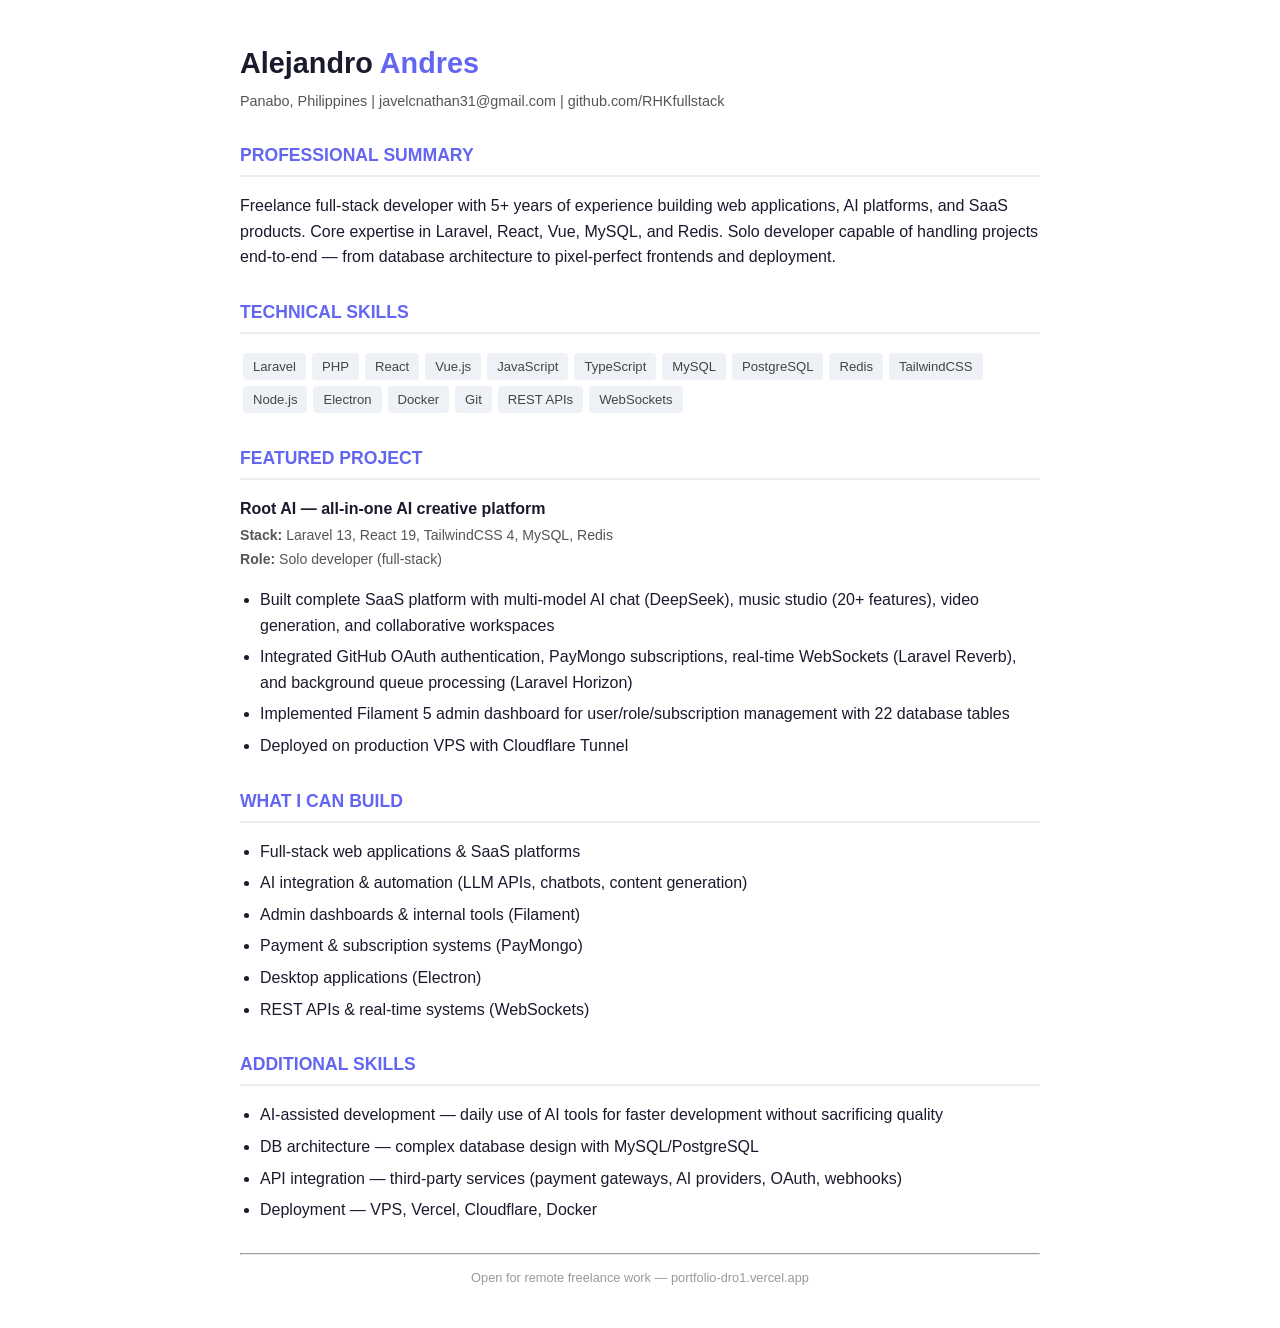
==== cv.html @ 7f709b00 "Add downloadable CV, fix Download CV button" ====
<!DOCTYPE html>
<html lang="en">
<head>
<meta charset="UTF-8"/>
<meta name="viewport" content="width=device-width, initial-scale=1.0"/>
<title>Alejandro Andres — CV</title>
<style>
body{font-family:Arial,Helvetica,sans-serif;max-width:800px;margin:40px auto;padding:0 20px;color:#1a1a2e;line-height:1.6}
h1{font-size:1.8rem;margin-bottom:0}h1 span{color:#6366f1}
h2{font-size:1.1rem;color:#6366f1;border-bottom:2px solid #eee;padding-bottom:6px;margin-top:28px}
.contact{color:#555;font-size:0.9rem;margin:4px 0}
.tag{display:inline-block;background:#eef1f5;padding:3px 10px;border-radius:4px;font-size:0.82rem;margin:3px;color:#444}
ul{padding-left:20px}li{margin-bottom:6px}
.project{margin-bottom:16px}.project h3{margin-bottom:2px;font-size:1rem}
.project p{color:#555;margin:2px 0;font-size:0.88rem}
a{color:#6366f1}
</style>
</head>
<body>

<h1>Alejandro <span>Andres</span></h1>
<p class="contact">Panabo, Philippines | javelcnathan31@gmail.com | github.com/RHKfullstack</p>

<h2>PROFESSIONAL SUMMARY</h2>
<p>Freelance full-stack developer with 5+ years of experience building web applications, AI platforms, and SaaS products. Core expertise in Laravel, React, Vue, MySQL, and Redis. Solo developer capable of handling projects end-to-end — from database architecture to pixel-perfect frontends and deployment.</p>

<h2>TECHNICAL SKILLS</h2>
<p>
<span class="tag">Laravel</span><span class="tag">PHP</span><span class="tag">React</span><span class="tag">Vue.js</span><span class="tag">JavaScript</span><span class="tag">TypeScript</span><span class="tag">MySQL</span><span class="tag">PostgreSQL</span><span class="tag">Redis</span><span class="tag">TailwindCSS</span><span class="tag">Node.js</span><span class="tag">Electron</span><span class="tag">Docker</span><span class="tag">Git</span><span class="tag">REST APIs</span><span class="tag">WebSockets</span>
</p>

<h2>FEATURED PROJECT</h2>
<div class="project">
<h3>Root AI — all-in-one AI creative platform</h3>
<p><strong>Stack:</strong> Laravel 13, React 19, TailwindCSS 4, MySQL, Redis</p>
<p><strong>Role:</strong> Solo developer (full-stack)</p>
<ul>
<li>Built complete SaaS platform with multi-model AI chat (DeepSeek), music studio (20+ features), video generation, and collaborative workspaces</li>
<li>Integrated GitHub OAuth authentication, PayMongo subscriptions, real-time WebSockets (Laravel Reverb), and background queue processing (Laravel Horizon)</li>
<li>Implemented Filament 5 admin dashboard for user/role/subscription management with 22 database tables</li>
<li>Deployed on production VPS with Cloudflare Tunnel</li>
</ul>
</div>

<h2>WHAT I CAN BUILD</h2>
<ul>
<li>Full-stack web applications & SaaS platforms</li>
<li>AI integration & automation (LLM APIs, chatbots, content generation)</li>
<li>Admin dashboards & internal tools (Filament)</li>
<li>Payment & subscription systems (PayMongo)</li>
<li>Desktop applications (Electron)</li>
<li>REST APIs & real-time systems (WebSockets)</li>
</ul>

<h2>ADDITIONAL SKILLS</h2>
<ul>
<li>AI-assisted development — daily use of AI tools for faster development without sacrificing quality</li>
<li>DB architecture — complex database design with MySQL/PostgreSQL</li>
<li>API integration — third-party services (payment gateways, AI providers, OAuth, webhooks)</li>
<li>Deployment — VPS, Vercel, Cloudflare, Docker</li>
</ul>

<hr style="margin-top:30px;border-color:#eee"/>
<p style="text-align:center;color:#999;font-size:0.8rem">Open for remote freelance work — portfolio-dro1.vercel.app</p>

</body>
</html>
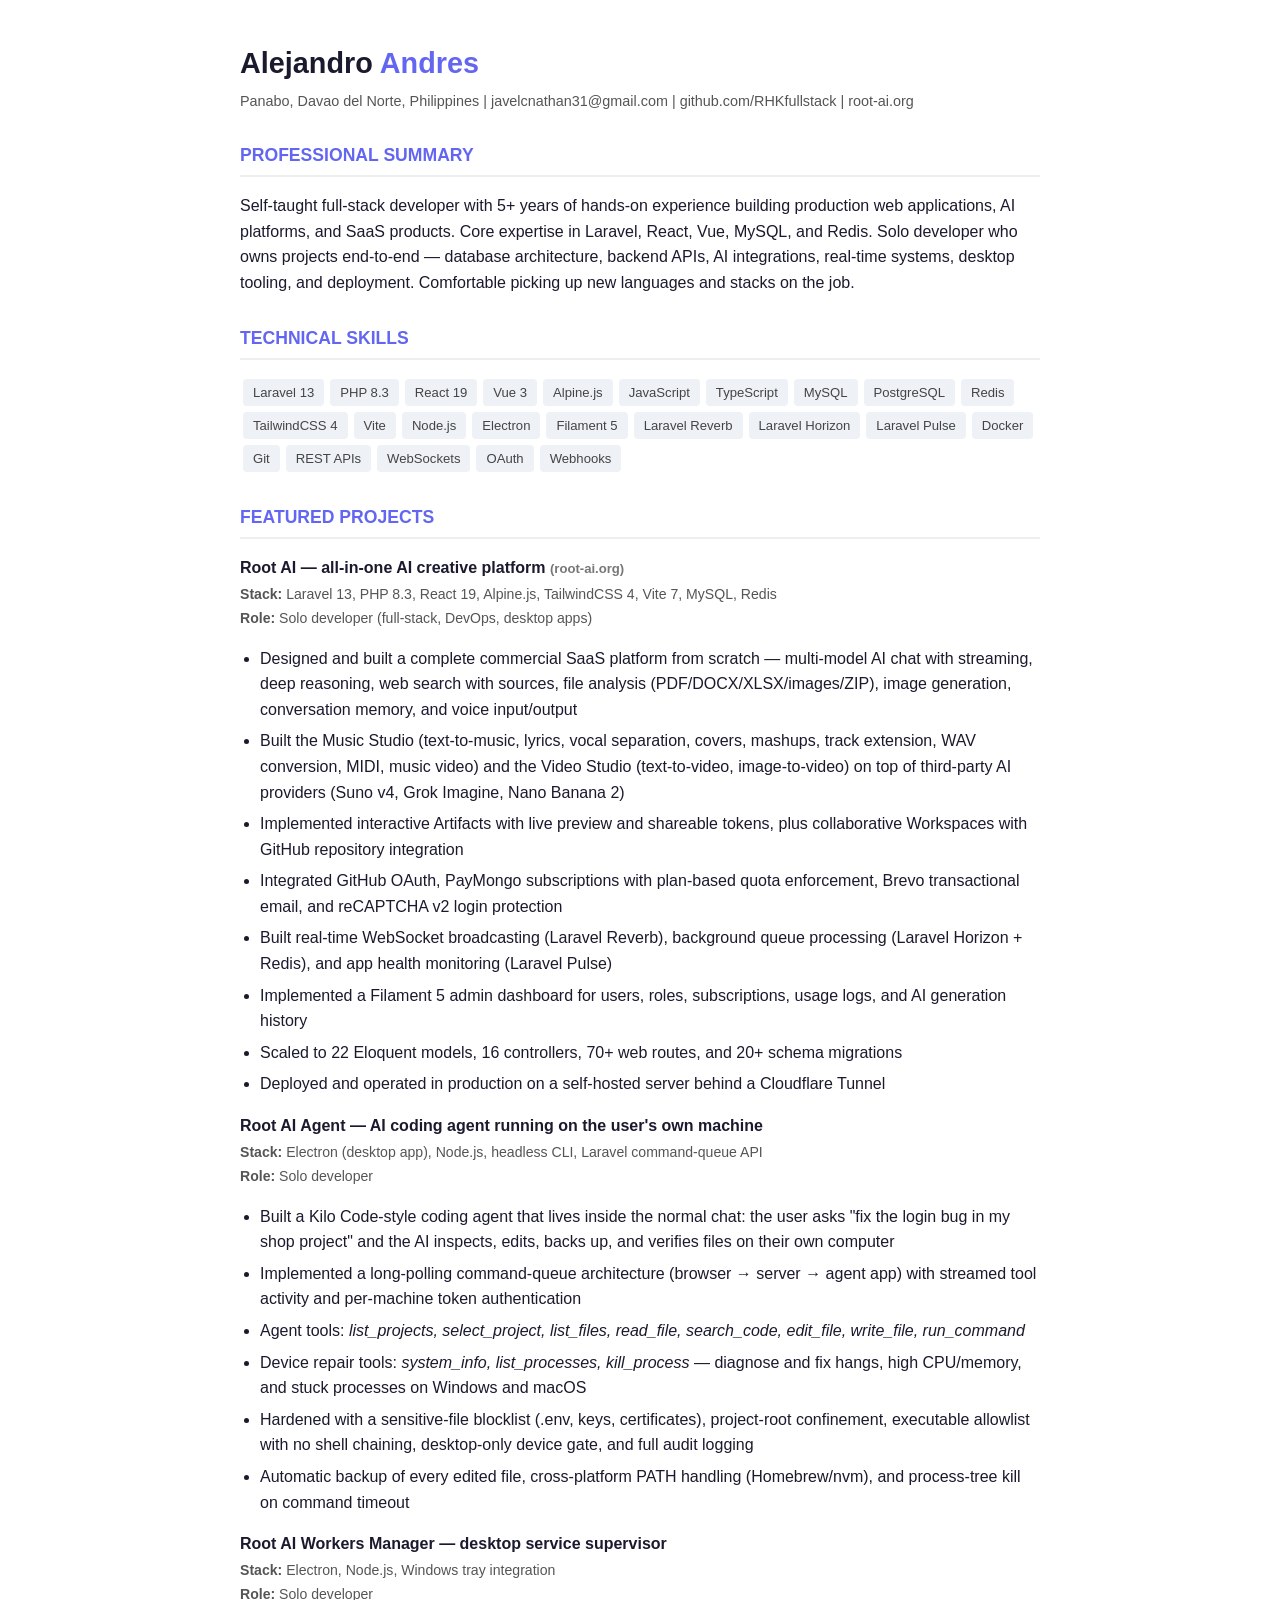
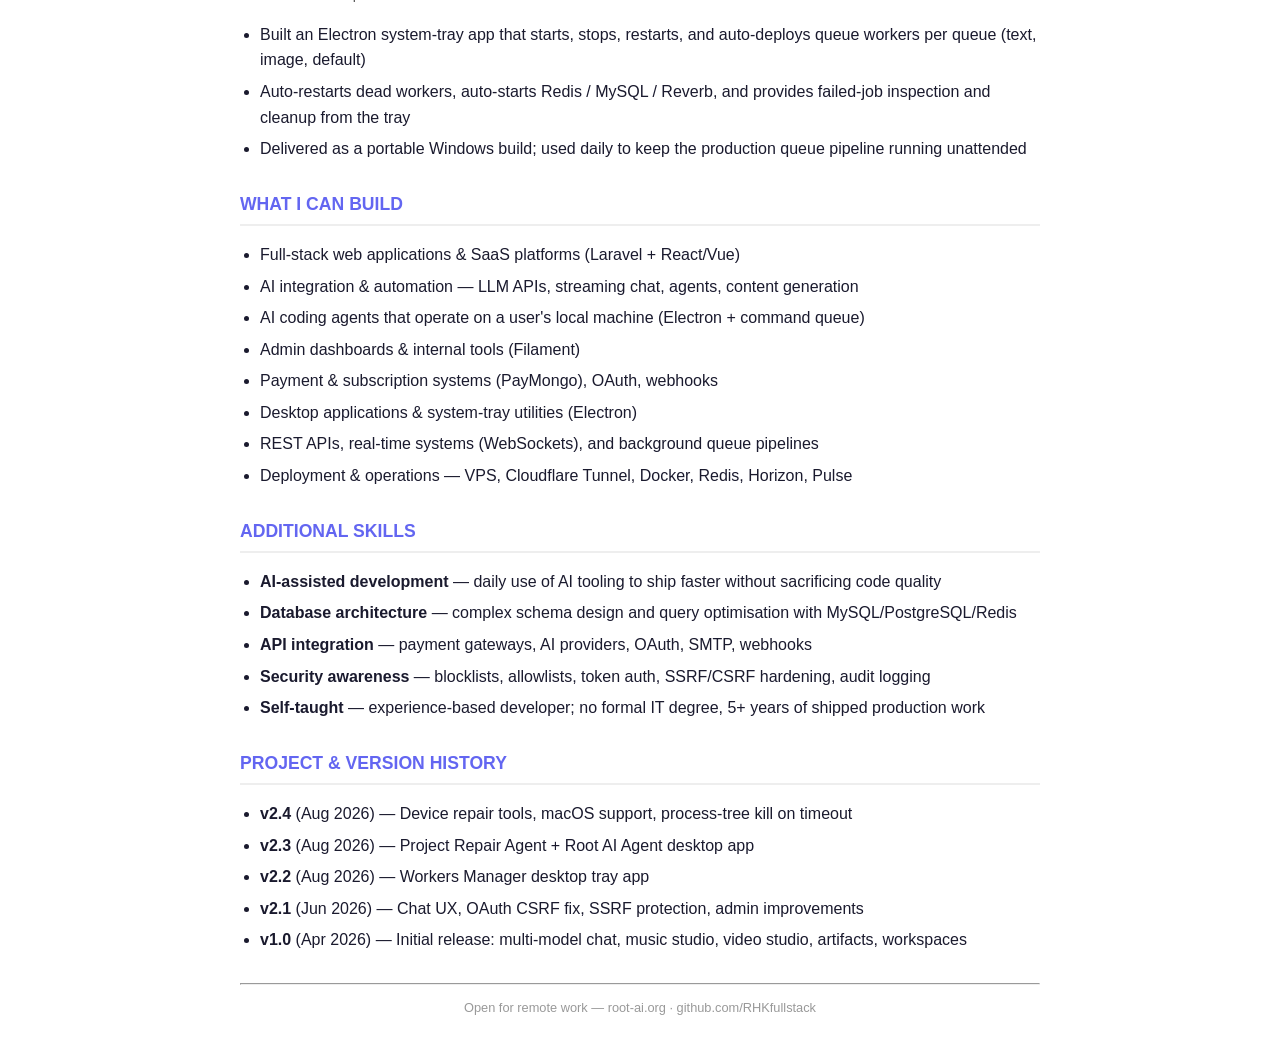
==== commit 23fdf629: "Add Root AI Agent, Workers Manager and refreshed live UI screenshots - cv.html: 3 featured projects " ====
--- a/cv.html
+++ b/cv.html
@@ -14,54 +14,97 @@
 .project{margin-bottom:16px}.project h3{margin-bottom:2px;font-size:1rem}
 .project p{color:#555;margin:2px 0;font-size:0.88rem}
 a{color:#6366f1}
+.meta{color:#777;font-size:0.82rem}
 </style>
 </head>
 <body>
 
 <h1>Alejandro <span>Andres</span></h1>
-<p class="contact">Panabo, Philippines | javelcnathan31@gmail.com | github.com/RHKfullstack</p>
+<p class="contact">Panabo, Davao del Norte, Philippines | javelcnathan31@gmail.com | github.com/RHKfullstack | root-ai.org</p>
 
 <h2>PROFESSIONAL SUMMARY</h2>
-<p>Freelance full-stack developer with 5+ years of experience building web applications, AI platforms, and SaaS products. Core expertise in Laravel, React, Vue, MySQL, and Redis. Solo developer capable of handling projects end-to-end — from database architecture to pixel-perfect frontends and deployment.</p>
+<p>Self-taught full-stack developer with 5+ years of hands-on experience building production web applications, AI platforms, and SaaS products. Core expertise in Laravel, React, Vue, MySQL, and Redis. Solo developer who owns projects end-to-end — database architecture, backend APIs, AI integrations, real-time systems, desktop tooling, and deployment. Comfortable picking up new languages and stacks on the job.</p>
 
 <h2>TECHNICAL SKILLS</h2>
 <p>
-<span class="tag">Laravel</span><span class="tag">PHP</span><span class="tag">React</span><span class="tag">Vue.js</span><span class="tag">JavaScript</span><span class="tag">TypeScript</span><span class="tag">MySQL</span><span class="tag">PostgreSQL</span><span class="tag">Redis</span><span class="tag">TailwindCSS</span><span class="tag">Node.js</span><span class="tag">Electron</span><span class="tag">Docker</span><span class="tag">Git</span><span class="tag">REST APIs</span><span class="tag">WebSockets</span>
+<span class="tag">Laravel 13</span><span class="tag">PHP 8.3</span><span class="tag">React 19</span><span class="tag">Vue 3</span><span class="tag">Alpine.js</span><span class="tag">JavaScript</span><span class="tag">TypeScript</span><span class="tag">MySQL</span><span class="tag">PostgreSQL</span><span class="tag">Redis</span><span class="tag">TailwindCSS 4</span><span class="tag">Vite</span><span class="tag">Node.js</span><span class="tag">Electron</span><span class="tag">Filament 5</span><span class="tag">Laravel Reverb</span><span class="tag">Laravel Horizon</span><span class="tag">Laravel Pulse</span><span class="tag">Docker</span><span class="tag">Git</span><span class="tag">REST APIs</span><span class="tag">WebSockets</span><span class="tag">OAuth</span><span class="tag">Webhooks</span>
 </p>
 
-<h2>FEATURED PROJECT</h2>
+<h2>FEATURED PROJECTS</h2>
+
 <div class="project">
-<h3>Root AI — all-in-one AI creative platform</h3>
-<p><strong>Stack:</strong> Laravel 13, React 19, TailwindCSS 4, MySQL, Redis</p>
-<p><strong>Role:</strong> Solo developer (full-stack)</p>
+<h3>Root AI — all-in-one AI creative platform <span class="meta">(root-ai.org)</span></h3>
+<p><strong>Stack:</strong> Laravel 13, PHP 8.3, React 19, Alpine.js, TailwindCSS 4, Vite 7, MySQL, Redis</p>
+<p><strong>Role:</strong> Solo developer (full-stack, DevOps, desktop apps)</p>
 <ul>
-<li>Built complete SaaS platform with multi-model AI chat (DeepSeek), music studio (20+ features), video generation, and collaborative workspaces</li>
-<li>Integrated GitHub OAuth authentication, PayMongo subscriptions, real-time WebSockets (Laravel Reverb), and background queue processing (Laravel Horizon)</li>
-<li>Implemented Filament 5 admin dashboard for user/role/subscription management with 22 database tables</li>
-<li>Deployed on production VPS with Cloudflare Tunnel</li>
+<li>Designed and built a complete commercial SaaS platform from scratch — multi-model AI chat with streaming, deep reasoning, web search with sources, file analysis (PDF/DOCX/XLSX/images/ZIP), image generation, conversation memory, and voice input/output</li>
+<li>Built the Music Studio (text-to-music, lyrics, vocal separation, covers, mashups, track extension, WAV conversion, MIDI, music video) and the Video Studio (text-to-video, image-to-video) on top of third-party AI providers (Suno v4, Grok Imagine, Nano Banana 2)</li>
+<li>Implemented interactive Artifacts with live preview and shareable tokens, plus collaborative Workspaces with GitHub repository integration</li>
+<li>Integrated GitHub OAuth, PayMongo subscriptions with plan-based quota enforcement, Brevo transactional email, and reCAPTCHA v2 login protection</li>
+<li>Built real-time WebSocket broadcasting (Laravel Reverb), background queue processing (Laravel Horizon + Redis), and app health monitoring (Laravel Pulse)</li>
+<li>Implemented a Filament 5 admin dashboard for users, roles, subscriptions, usage logs, and AI generation history</li>
+<li>Scaled to 22 Eloquent models, 16 controllers, 70+ web routes, and 20+ schema migrations</li>
+<li>Deployed and operated in production on a self-hosted server behind a Cloudflare Tunnel</li>
+</ul>
+</div>
+
+<div class="project">
+<h3>Root AI Agent — AI coding agent running on the user's own machine</h3>
+<p><strong>Stack:</strong> Electron (desktop app), Node.js, headless CLI, Laravel command-queue API</p>
+<p><strong>Role:</strong> Solo developer</p>
+<ul>
+<li>Built a Kilo Code-style coding agent that lives inside the normal chat: the user asks "fix the login bug in my shop project" and the AI inspects, edits, backs up, and verifies files on their own computer</li>
+<li>Implemented a long-polling command-queue architecture (browser → server → agent app) with streamed tool activity and per-machine token authentication</li>
+<li>Agent tools: <em>list_projects, select_project, list_files, read_file, search_code, edit_file, write_file, run_command</em></li>
+<li>Device repair tools: <em>system_info, list_processes, kill_process</em> — diagnose and fix hangs, high CPU/memory, and stuck processes on Windows and macOS</li>
+<li>Hardened with a sensitive-file blocklist (.env, keys, certificates), project-root confinement, executable allowlist with no shell chaining, desktop-only device gate, and full audit logging</li>
+<li>Automatic backup of every edited file, cross-platform PATH handling (Homebrew/nvm), and process-tree kill on command timeout</li>
+</ul>
+</div>
+
+<div class="project">
+<h3>Root AI Workers Manager — desktop service supervisor</h3>
+<p><strong>Stack:</strong> Electron, Node.js, Windows tray integration</p>
+<p><strong>Role:</strong> Solo developer</p>
+<ul>
+<li>Built an Electron system-tray app that starts, stops, restarts, and auto-deploys queue workers per queue (text, image, default)</li>
+<li>Auto-restarts dead workers, auto-starts Redis / MySQL / Reverb, and provides failed-job inspection and cleanup from the tray</li>
+<li>Delivered as a portable Windows build; used daily to keep the production queue pipeline running unattended</li>
 </ul>
 </div>
 
 <h2>WHAT I CAN BUILD</h2>
 <ul>
-<li>Full-stack web applications & SaaS platforms</li>
-<li>AI integration & automation (LLM APIs, chatbots, content generation)</li>
-<li>Admin dashboards & internal tools (Filament)</li>
-<li>Payment & subscription systems (PayMongo)</li>
-<li>Desktop applications (Electron)</li>
-<li>REST APIs & real-time systems (WebSockets)</li>
+<li>Full-stack web applications &amp; SaaS platforms (Laravel + React/Vue)</li>
+<li>AI integration &amp; automation — LLM APIs, streaming chat, agents, content generation</li>
+<li>AI coding agents that operate on a user's local machine (Electron + command queue)</li>
+<li>Admin dashboards &amp; internal tools (Filament)</li>
+<li>Payment &amp; subscription systems (PayMongo), OAuth, webhooks</li>
+<li>Desktop applications &amp; system-tray utilities (Electron)</li>
+<li>REST APIs, real-time systems (WebSockets), and background queue pipelines</li>
+<li>Deployment &amp; operations — VPS, Cloudflare Tunnel, Docker, Redis, Horizon, Pulse</li>
 </ul>
 
 <h2>ADDITIONAL SKILLS</h2>
 <ul>
-<li>AI-assisted development — daily use of AI tools for faster development without sacrificing quality</li>
-<li>DB architecture — complex database design with MySQL/PostgreSQL</li>
-<li>API integration — third-party services (payment gateways, AI providers, OAuth, webhooks)</li>
-<li>Deployment — VPS, Vercel, Cloudflare, Docker</li>
+<li><strong>AI-assisted development</strong> — daily use of AI tooling to ship faster without sacrificing code quality</li>
+<li><strong>Database architecture</strong> — complex schema design and query optimisation with MySQL/PostgreSQL/Redis</li>
+<li><strong>API integration</strong> — payment gateways, AI providers, OAuth, SMTP, webhooks</li>
+<li><strong>Security awareness</strong> — blocklists, allowlists, token auth, SSRF/CSRF hardening, audit logging</li>
+<li><strong>Self-taught</strong> — experience-based developer; no formal IT degree, 5+ years of shipped production work</li>
+</ul>
+
+<h2>PROJECT &amp; VERSION HISTORY</h2>
+<ul>
+<li><strong>v2.4</strong> (Aug 2026) — Device repair tools, macOS support, process-tree kill on timeout</li>
+<li><strong>v2.3</strong> (Aug 2026) — Project Repair Agent + Root AI Agent desktop app</li>
+<li><strong>v2.2</strong> (Aug 2026) — Workers Manager desktop tray app</li>
+<li><strong>v2.1</strong> (Jun 2026) — Chat UX, OAuth CSRF fix, SSRF protection, admin improvements</li>
+<li><strong>v1.0</strong> (Apr 2026) — Initial release: multi-model chat, music studio, video studio, artifacts, workspaces</li>
 </ul>
 
 <hr style="margin-top:30px;border-color:#eee"/>
-<p style="text-align:center;color:#999;font-size:0.8rem">Open for remote freelance work — portfolio-dro1.vercel.app</p>
+<p style="text-align:center;color:#999;font-size:0.8rem">Open for remote work — root-ai.org &middot; github.com/RHKfullstack</p>
 
 </body>
 </html>
